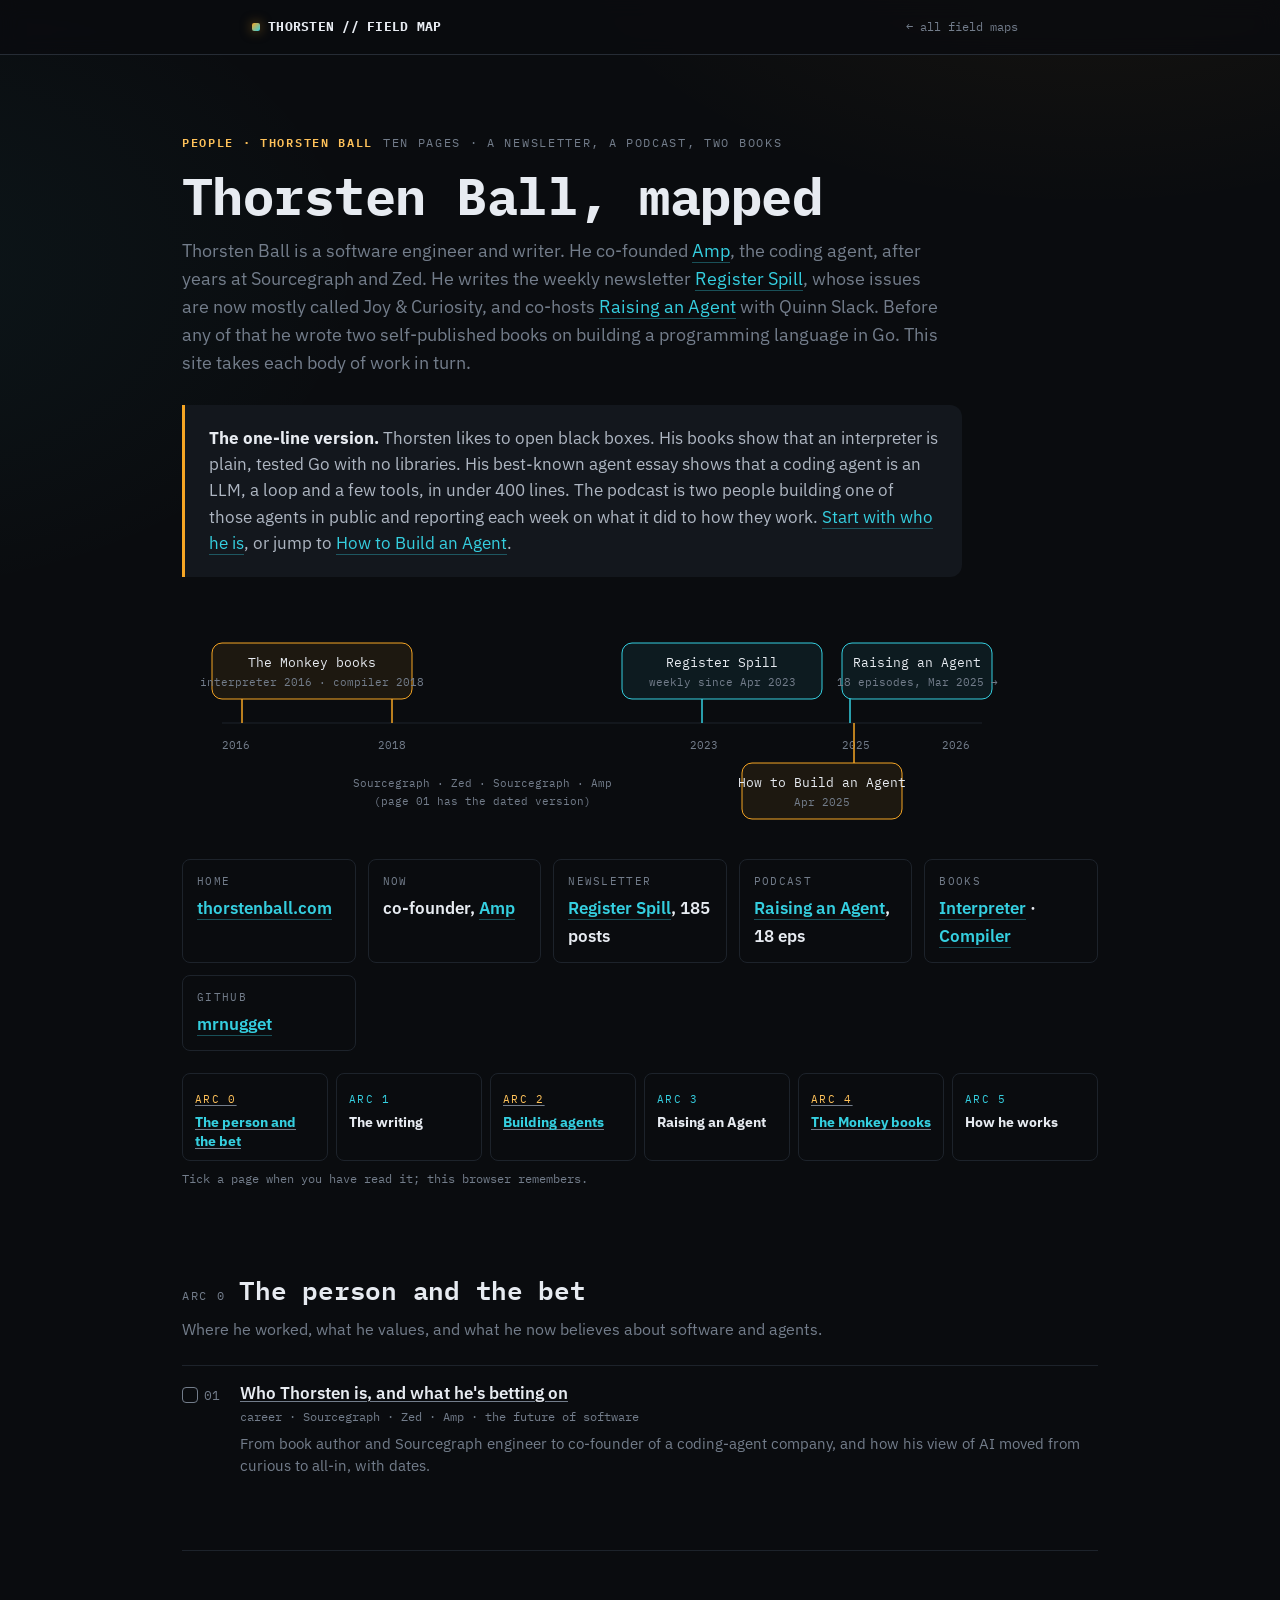
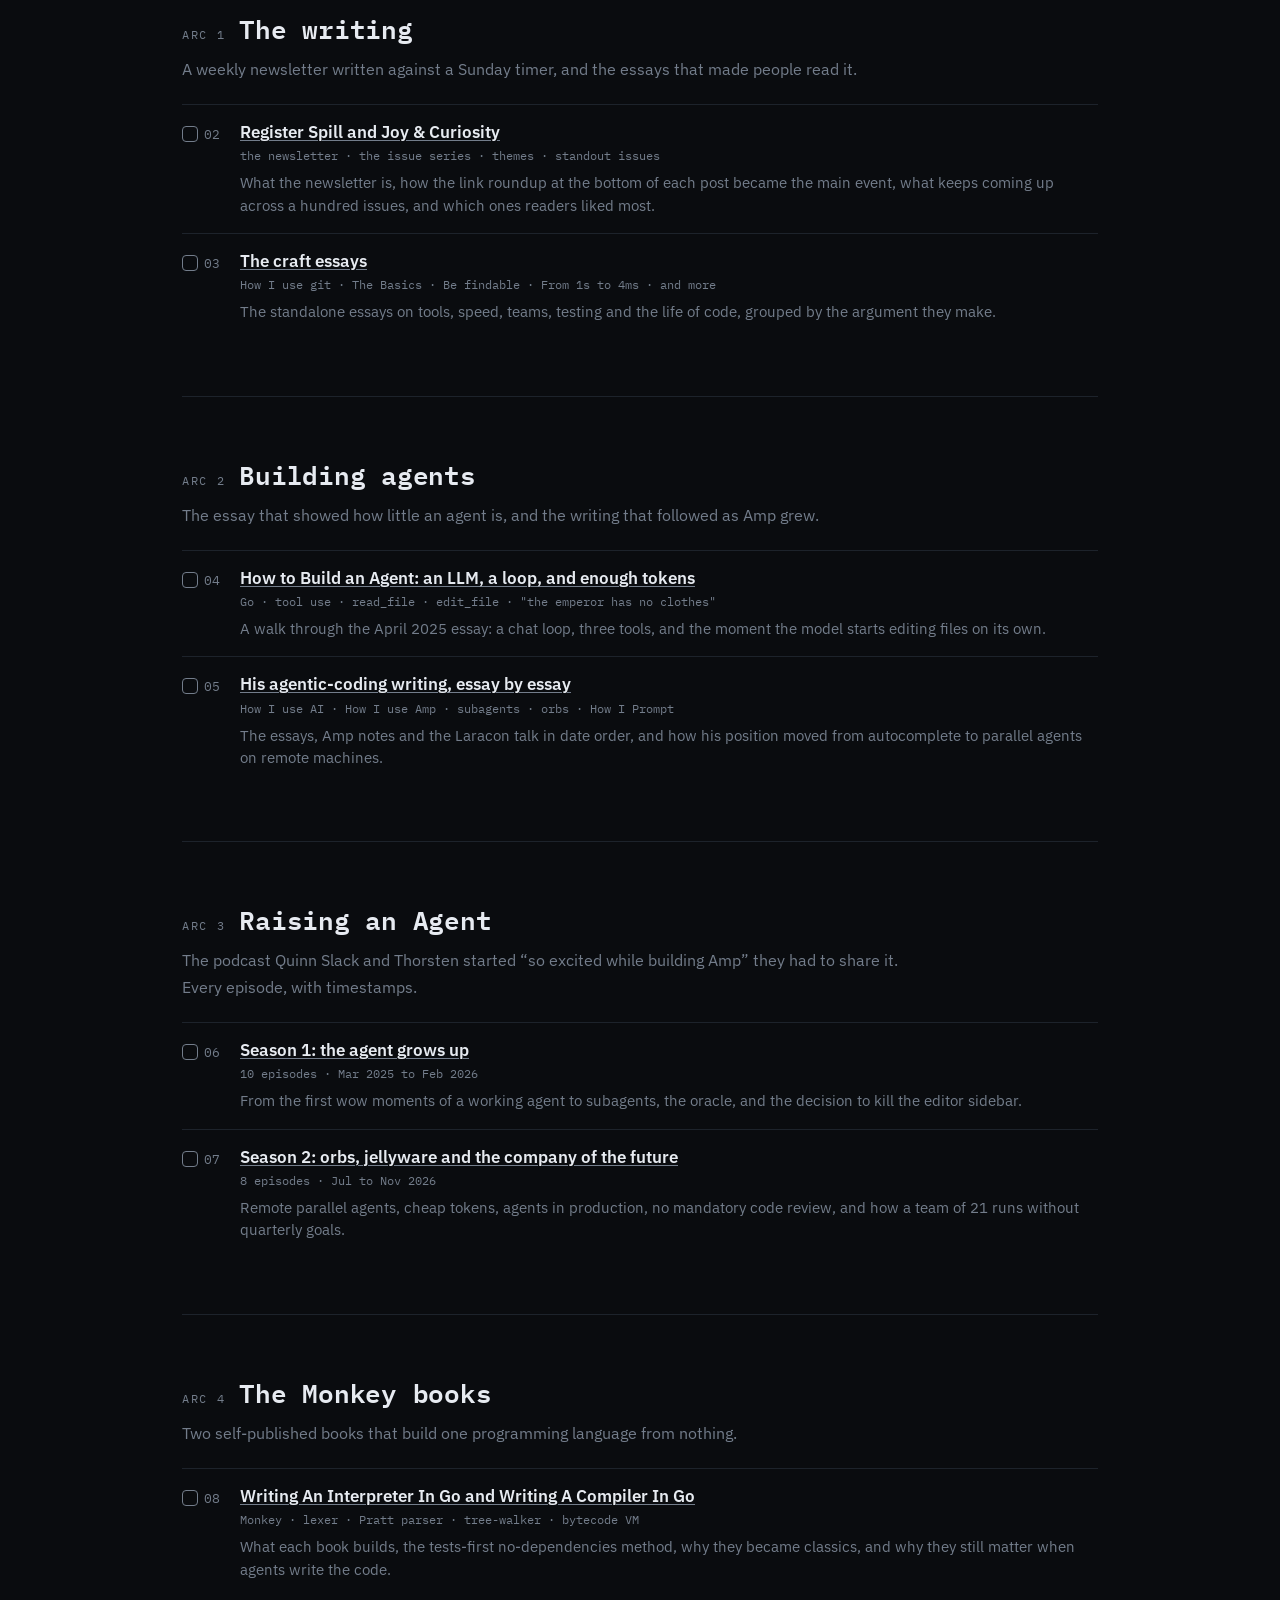
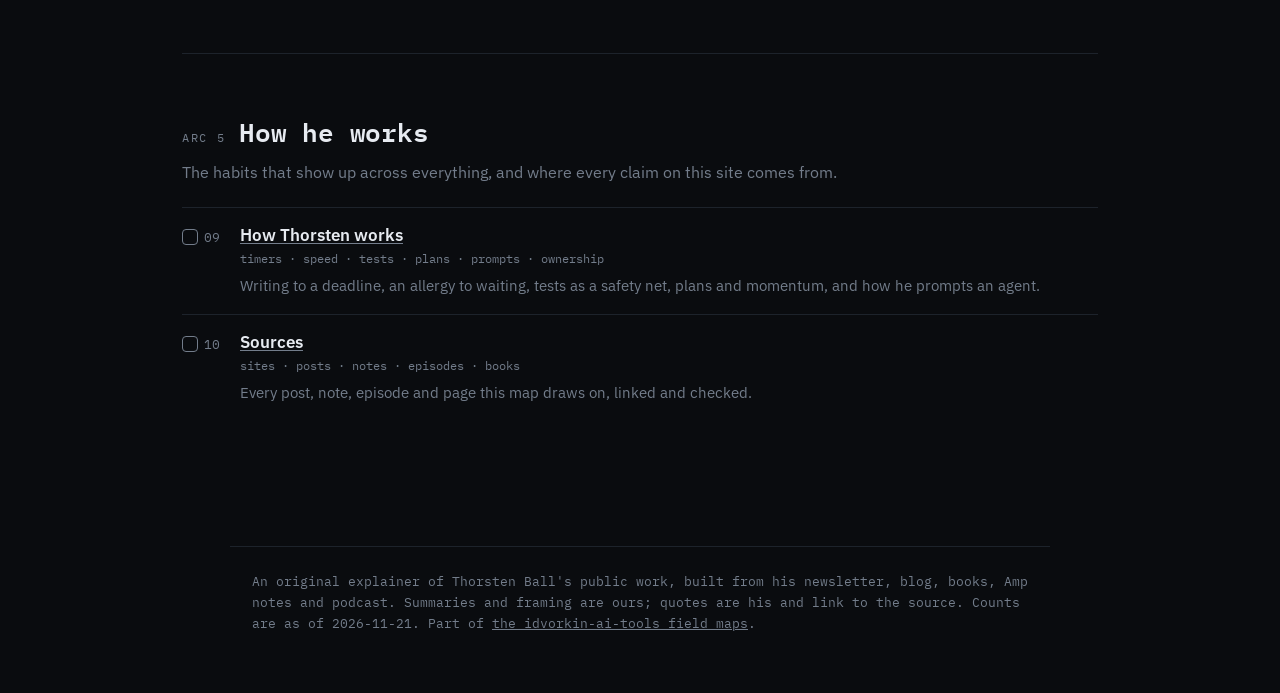
==== index.html @ 6c4505af "Spine, paper.css and README for the Thorsten Ball field map Co-Authored-By: Claude Opus 5.5 <noreply" ====
<!DOCTYPE html>
<html lang="en">
<head>
<meta charset="UTF-8" />
<meta name="viewport" content="width=device-width, initial-scale=1.0" />
<title>Thorsten Ball, Mapped — Joy, Curiosity and Coding Agents</title>
<meta name="description" content="A field map of Thorsten Ball: Register Spill and Joy &amp; Curiosity, the Raising an Agent podcast, How to Build an Agent, the Monkey books, and how he works. One page per body of work, sources linked." />
<link rel="preconnect" href="https://fonts.googleapis.com" />
<link rel="preconnect" href="https://fonts.gstatic.com" crossorigin />
<link href="https://fonts.googleapis.com/css2?family=IBM+Plex+Mono:wght@400;500;600;700&family=IBM+Plex+Sans:wght@400;500;600;700&display=swap" rel="stylesheet" />
<link rel="stylesheet" href="paper.css" />
<style>
  main{max-width:960px}
  .hero{padding:24px 0 8px}
  .hero h1{font-size:clamp(32px,5.5vw,52px);line-height:1.05;margin:10px 0 14px;letter-spacing:-.01em}
  .hero .sub{font-size:18px;color:var(--ink-dim);max-width:760px;line-height:1.55}
  .answer{margin:28px 0 6px;padding:20px 24px;border-left:3px solid var(--off);background:var(--panel);
    border-radius:0 12px 12px 0;color:var(--ink-mid);font-size:16.5px;line-height:1.6;max-width:780px}
  .answer b{color:var(--ink)}
  .facts{display:grid;grid-template-columns:repeat(auto-fit,minmax(150px,1fr));gap:12px;margin:26px 0 8px}
  .fact{border:1px solid var(--line-soft);border-radius:8px;padding:12px 14px}
  .fact .k{font-family:'IBM Plex Mono',monospace;font-size:11px;letter-spacing:.12em;text-transform:uppercase;color:var(--ink-dim)}
  .fact .v{font-size:17px;font-weight:600;margin-top:4px}
  .rungs{display:grid;grid-template-columns:repeat(auto-fit,minmax(140px,1fr));gap:8px;margin:22px 0 4px}
  .rungs a{display:block;border:1px solid var(--line-soft);border-radius:8px;padding:10px 12px;text-decoration:none;color:var(--ink)}
  .rungs a:hover{border-color:var(--def)}
  .rungs .n{font-family:'IBM Plex Mono',monospace;font-size:11px;letter-spacing:.12em;color:var(--off-bright)}
  .rungs a.c .n{color:var(--def)}
  .rungs b{display:block;font-size:14px;margin-top:3px;line-height:1.3}
  section{padding:56px 0;border-bottom:1px solid var(--line-soft);scroll-margin-top:64px}
  section:last-of-type{border-bottom:none}
  .arc-head{display:flex;align-items:baseline;gap:14px;margin:0 0 6px;flex-wrap:wrap}
  .arc-head .idx{font-family:'IBM Plex Mono',monospace;font-size:12px;letter-spacing:.14em;color:var(--ink-dim)}
  .arc-head h2{margin:0;font-size:26px}
  .arc-sub{color:var(--ink-dim);margin:0 0 22px;max-width:720px}
  .row{display:grid;grid-template-columns:44px 1fr;gap:14px;padding:16px 0;border-top:1px solid var(--line-soft);align-items:start}
  .row:first-of-type{border-top:none}
  .row .num{font-family:'IBM Plex Mono',monospace;font-size:13px;color:var(--ink-dim);padding-top:3px}
  .row .name{font-weight:600;font-size:17px;line-height:1.3}
  .row .name a{color:var(--ink)}
  .row .meta{font-family:'IBM Plex Mono',monospace;font-size:11.5px;color:var(--ink-dim);margin:4px 0 6px;display:flex;flex-wrap:wrap;gap:10px}
  .row .desc{color:var(--ink-dim);font-size:14.5px;line-height:1.55}
  .amber .row .name a:hover{color:var(--off)} .cyan .row .name a:hover{color:var(--def)}
  .check{width:16px;height:16px;border:1px solid var(--ink-dim);border-radius:4px;display:inline-block;vertical-align:-3px;margin-right:6px;cursor:pointer;background:transparent}
  .check.on{background:var(--off);border-color:var(--off)}
  .cyan .check.on{background:var(--def);border-color:var(--def)}
  .progress{font-family:'IBM Plex Mono',monospace;font-size:12px;color:var(--ink-dim);margin-top:8px}
  .loop{max-width:820px;margin:26px 0 0}
  .loop svg{display:block;width:100%;height:auto}
  @media (max-width:560px){.row{grid-template-columns:34px 1fr;gap:10px}}
</style>
</head>
<body>
<header class="bar"><div class="bar-in">
  <div class="brand"><span class="dot"></span>THORSTEN&nbsp;//&nbsp;FIELD&nbsp;MAP</div>
  <a class="back" href="https://idvorkin-ai-tools.github.io/">&larr; all field maps</a>
</div></header>
<main>
  <div class="hero">
    <div class="eyebrow"><span class="box wb mono">PEOPLE &middot; THORSTEN BALL</span><span class="mono">ten pages &middot; a newsletter, a podcast, two books</span></div>
    <h1>Thorsten Ball, mapped</h1>
    <p class="sub">Thorsten Ball is a software engineer and writer. He co-founded <a class="lnk" href="https://ampcode.com/" target="_blank" rel="noopener">Amp</a>, the coding agent, after years at Sourcegraph and Zed. He writes the weekly newsletter <a class="lnk" href="https://registerspill.thorstenball.com/" target="_blank" rel="noopener">Register Spill</a>, whose issues are now mostly called Joy &amp; Curiosity, and co-hosts <a class="lnk" href="https://ampcode.com/podcast" target="_blank" rel="noopener">Raising an Agent</a> with Quinn Slack. Before any of that he wrote two self-published books on building a programming language in Go. This site takes each body of work in turn.</p>

    <div class="answer">
      <b>The one-line version.</b> Thorsten likes to open black boxes. His books show that an interpreter is plain, tested Go with no libraries. His best-known agent essay shows that a coding agent is an LLM, a loop and a few tools, in under 400 lines. The podcast is two people building one of those agents in public and reporting each week on what it did to how they work. <a class="lnk" href="pages/p01.html">Start with who he is</a>, or jump to <a class="lnk" href="pages/p04.html">How to Build an Agent</a>.
    </div>

    <figure class="loop" aria-label="Thorsten's bodies of work over time">
      <svg class="dg" viewBox="0 0 820 230" role="img">
        <title>Thorsten Ball's main bodies of work, 2016 to 2026</title>
        <line class="grid" x1="40" y1="120" x2="800" y2="120"/>
        <text class="t-dim" x="40" y="146" font-size="11">2016</text>
        <text class="t-dim" x="196" y="146" font-size="11">2018</text>
        <text class="t-dim" x="508" y="146" font-size="11">2023</text>
        <text class="t-dim" x="660" y="146" font-size="11">2025</text>
        <text class="t-dim" x="760" y="146" font-size="11">2026</text>
        <rect class="box-off" x="30" y="40" width="200" height="56" rx="10"/>
        <text class="t-ink" x="130" y="64" text-anchor="middle" font-size="13">The Monkey books</text>
        <text class="t-dim" x="130" y="83" text-anchor="middle" font-size="11">interpreter 2016 · compiler 2018</text>
        <line class="ln-off" x1="60" y1="96" x2="60" y2="120"/><line class="ln-off" x1="210" y1="96" x2="210" y2="120"/>
        <rect class="box-def" x="440" y="40" width="200" height="56" rx="10"/>
        <text class="t-ink" x="540" y="64" text-anchor="middle" font-size="13">Register Spill</text>
        <text class="t-dim" x="540" y="83" text-anchor="middle" font-size="11">weekly since Apr 2023</text>
        <line class="ln-def" x1="520" y1="96" x2="520" y2="120"/>
        <rect class="box-off" x="560" y="160" width="160" height="56" rx="10"/>
        <text class="t-ink" x="640" y="184" text-anchor="middle" font-size="13">How to Build an Agent</text>
        <text class="t-dim" x="640" y="203" text-anchor="middle" font-size="11">Apr 2025</text>
        <line class="ln-off" x1="672" y1="120" x2="672" y2="160"/>
        <rect class="box-def" x="660" y="40" width="150" height="56" rx="10"/>
        <text class="t-ink" x="735" y="64" text-anchor="middle" font-size="13">Raising an Agent</text>
        <text class="t-dim" x="735" y="83" text-anchor="middle" font-size="11">18 episodes, Mar 2025 →</text>
        <line class="ln-def" x1="668" y1="96" x2="668" y2="120"/>
        <text class="t-dim" x="300" y="184" text-anchor="middle" font-size="11">Sourcegraph · Zed · Sourcegraph · Amp</text>
        <text class="t-dim" x="300" y="202" text-anchor="middle" font-size="10.5">(page 01 has the dated version)</text>
      </svg>
    </figure>

    <div class="facts">
      <div class="fact"><div class="k">Home</div><div class="v"><a class="lnk" href="https://thorstenball.com/" target="_blank" rel="noopener">thorstenball.com</a></div></div>
      <div class="fact"><div class="k">Now</div><div class="v">co-founder, <a class="lnk" href="https://ampcode.com/about" target="_blank" rel="noopener">Amp</a></div></div>
      <div class="fact"><div class="k">Newsletter</div><div class="v"><a class="lnk" href="https://registerspill.thorstenball.com/" target="_blank" rel="noopener">Register Spill</a>, 185 posts</div></div>
      <div class="fact"><div class="k">Podcast</div><div class="v"><a class="lnk" href="https://ampcode.com/podcast" target="_blank" rel="noopener">Raising an Agent</a>, 18 eps</div></div>
      <div class="fact"><div class="k">Books</div><div class="v"><a class="lnk" href="https://interpreterbook.com/" target="_blank" rel="noopener">Interpreter</a> · <a class="lnk" href="https://compilerbook.com/" target="_blank" rel="noopener">Compiler</a></div></div>
      <div class="fact"><div class="k">GitHub</div><div class="v"><a class="lnk" href="https://github.com/mrnugget" target="_blank" rel="noopener">mrnugget</a></div></div>
    </div>

    <div class="rungs" aria-label="The arcs">
      <a href="#person"><span class="n">ARC 0</span><b>The person and the bet</b></a>
      <a href="#writing" class="c"><span class="n">ARC 1</span><b>The writing</b></a>
      <a href="#agents"><span class="n">ARC 2</span><b>Building agents</b></a>
      <a href="#podcast" class="c"><span class="n">ARC 3</span><b>Raising an Agent</b></a>
      <a href="#books"><span class="n">ARC 4</span><b>The Monkey books</b></a>
      <a href="#craft" class="c"><span class="n">ARC 5</span><b>How he works</b></a>
    </div>
    <p class="progress" id="progress">Tick a page when you have read it; this browser remembers.</p>
  </div>

  <section id="person" class="amber">
    <div class="arc-head"><span class="idx">ARC 0</span><h2>The person and the bet</h2></div>
    <p class="arc-sub">Where he worked, what he values, and what he now believes about software and agents.</p>
    <div class="row"><div class="num"><span class="check" data-p="p01"></span>01</div><div><div class="name"><a href="pages/p01.html">Who Thorsten is, and what he's betting on</a></div><div class="meta"><span>career · Sourcegraph · Zed · Amp · the future of software</span></div><div class="desc">From book author and Sourcegraph engineer to co-founder of a coding-agent company, and how his view of AI moved from curious to all-in, with dates.</div></div></div>
  </section>

  <section id="writing" class="cyan">
    <div class="arc-head"><span class="idx">ARC 1</span><h2>The writing</h2></div>
    <p class="arc-sub">A weekly newsletter written against a Sunday timer, and the essays that made people read it.</p>
    <div class="row"><div class="num"><span class="check" data-p="p02"></span>02</div><div><div class="name"><a href="pages/p02.html">Register Spill and Joy &amp; Curiosity</a></div><div class="meta"><span>the newsletter · the issue series · themes · standout issues</span></div><div class="desc">What the newsletter is, how the link roundup at the bottom of each post became the main event, what keeps coming up across a hundred issues, and which ones readers liked most.</div></div></div>
    <div class="row"><div class="num"><span class="check" data-p="p03"></span>03</div><div><div class="name"><a href="pages/p03.html">The craft essays</a></div><div class="meta"><span>How I use git · The Basics · Be findable · From 1s to 4ms · and more</span></div><div class="desc">The standalone essays on tools, speed, teams, testing and the life of code, grouped by the argument they make.</div></div></div>
  </section>

  <section id="agents" class="amber">
    <div class="arc-head"><span class="idx">ARC 2</span><h2>Building agents</h2></div>
    <p class="arc-sub">The essay that showed how little an agent is, and the writing that followed as Amp grew.</p>
    <div class="row"><div class="num"><span class="check" data-p="p04"></span>04</div><div><div class="name"><a href="pages/p04.html">How to Build an Agent: an LLM, a loop, and enough tokens</a></div><div class="meta"><span>Go · tool use · read_file · edit_file · "the emperor has no clothes"</span></div><div class="desc">A walk through the April 2025 essay: a chat loop, three tools, and the moment the model starts editing files on its own.</div></div></div>
    <div class="row"><div class="num"><span class="check" data-p="p05"></span>05</div><div><div class="name"><a href="pages/p05.html">His agentic-coding writing, essay by essay</a></div><div class="meta"><span>How I use AI · How I use Amp · subagents · orbs · How I Prompt</span></div><div class="desc">The essays, Amp notes and the Laracon talk in date order, and how his position moved from autocomplete to parallel agents on remote machines.</div></div></div>
  </section>

  <section id="podcast" class="cyan">
    <div class="arc-head"><span class="idx">ARC 3</span><h2>Raising an Agent</h2></div>
    <p class="arc-sub">The podcast Quinn Slack and Thorsten started &ldquo;so excited while building Amp&rdquo; they had to share it. Every episode, with timestamps.</p>
    <div class="row"><div class="num"><span class="check" data-p="p06"></span>06</div><div><div class="name"><a href="pages/p06.html">Season 1: the agent grows up</a></div><div class="meta"><span>10 episodes · Mar 2025 to Feb 2026</span></div><div class="desc">From the first wow moments of a working agent to subagents, the oracle, and the decision to kill the editor sidebar.</div></div></div>
    <div class="row"><div class="num"><span class="check" data-p="p07"></span>07</div><div><div class="name"><a href="pages/p07.html">Season 2: orbs, jellyware and the company of the future</a></div><div class="meta"><span>8 episodes · Jul to Nov 2026</span></div><div class="desc">Remote parallel agents, cheap tokens, agents in production, no mandatory code review, and how a team of 21 runs without quarterly goals.</div></div></div>
  </section>

  <section id="books" class="amber">
    <div class="arc-head"><span class="idx">ARC 4</span><h2>The Monkey books</h2></div>
    <p class="arc-sub">Two self-published books that build one programming language from nothing.</p>
    <div class="row"><div class="num"><span class="check" data-p="p08"></span>08</div><div><div class="name"><a href="pages/p08.html">Writing An Interpreter In Go and Writing A Compiler In Go</a></div><div class="meta"><span>Monkey · lexer · Pratt parser · tree-walker · bytecode VM</span></div><div class="desc">What each book builds, the tests-first no-dependencies method, why they became classics, and why they still matter when agents write the code.</div></div></div>
  </section>

  <section id="craft" class="cyan">
    <div class="arc-head"><span class="idx">ARC 5</span><h2>How he works</h2></div>
    <p class="arc-sub">The habits that show up across everything, and where every claim on this site comes from.</p>
    <div class="row"><div class="num"><span class="check" data-p="p09"></span>09</div><div><div class="name"><a href="pages/p09.html">How Thorsten works</a></div><div class="meta"><span>timers · speed · tests · plans · prompts · ownership</span></div><div class="desc">Writing to a deadline, an allergy to waiting, tests as a safety net, plans and momentum, and how he prompts an agent.</div></div></div>
    <div class="row"><div class="num"><span class="check" data-p="p10"></span>10</div><div><div class="name"><a href="pages/p10.html">Sources</a></div><div class="meta"><span>sites · posts · notes · episodes · books</span></div><div class="desc">Every post, note, episode and page this map draws on, linked and checked.</div></div></div>
  </section>
</main>
<footer>An original explainer of Thorsten Ball's public work, built from his newsletter, blog, books, Amp notes and podcast. Summaries and framing are ours; quotes are his and link to the source. Counts are as of 2026-11-21. Part of <a href="https://idvorkin-ai-tools.github.io/">the idvorkin-ai-tools field maps</a>.</footer>
<script>
(function(){
  var KEY='thorsten-field-map-read';
  var read={};
  try{read=JSON.parse(localStorage.getItem(KEY)||'{}')}catch(e){}
  var boxes=document.querySelectorAll('.check');
  function render(){
    var n=0;
    boxes.forEach(function(b){var on=!!read[b.dataset.p];b.classList.toggle('on',on);if(on)n++});
    document.getElementById('progress').textContent=n?(n+' of '+boxes.length+' pages read in this browser.'):'Tick a page when you have read it; this browser remembers.';
  }
  boxes.forEach(function(b){b.addEventListener('click',function(){read[b.dataset.p]=!read[b.dataset.p];try{localStorage.setItem(KEY,JSON.stringify(read))}catch(e){};render()})});
  render();
})();
</script>
<!-- Private comments mode, inert unless ?annotate=1 (see assets/annotate.js in idvorkin-ai-tools.github.io) -->
<script src="https://idvorkin-ai-tools.github.io/assets/annotate.js" defer></script>
</body>
</html>
---- paper.css ----
:root{
  --bg:#0A0C0F; --panel:#13171D; --panel-2:#171C23; --line:#262C35; --line-soft:#1d232b;
  --ink:#E7EBF1; --ink-mid:#AEB6C2; --ink-dim:#737D8B;
  --off:#F5A524; --off-bright:#FFC25A; --def:#35CFE0; --def-deep:#1f9aa8; --crit:#E5484D;
  --maxw:820px;
}
*{box-sizing:border-box}
html{scroll-behavior:smooth}
@media (prefers-reduced-motion:reduce){html{scroll-behavior:auto}}
body{
  margin:0;background:var(--bg);color:var(--ink);
  font-family:"IBM Plex Sans",system-ui,sans-serif;font-size:16px;line-height:1.65;
  -webkit-font-smoothing:antialiased;
  background-image:
    radial-gradient(900px 500px at 85% -10%, rgba(245,165,36,.06), transparent 60%),
    radial-gradient(900px 600px at -10% 30%, rgba(53,207,224,.05), transparent 55%);
  background-attachment:fixed;
}
.mono{font-family:"IBM Plex Mono",ui-monospace,monospace}

/* sticky top bar */
header.bar{position:sticky;top:0;z-index:50;background:rgba(10,12,15,.82);
  backdrop-filter:blur(10px);border-bottom:1px solid var(--line)}
.bar-in{max-width:var(--maxw);margin:0 auto;display:flex;align-items:center;gap:14px;padding:11px 22px}
.bar .brand{font-family:"IBM Plex Mono";font-weight:700;font-size:13px;letter-spacing:.02em;color:var(--ink);
  display:flex;align-items:center;gap:8px;white-space:nowrap}
.bar .dot{width:8px;height:8px;border-radius:2px;background:linear-gradient(135deg,var(--off),var(--def));
  box-shadow:0 0 12px rgba(245,165,36,.5)}
.bar .back{margin-left:auto;font-family:"IBM Plex Mono";font-size:12px;color:var(--ink-dim);
  text-decoration:none;padding:6px 10px;border-radius:6px;transition:.15s;white-space:nowrap}
.bar .back:hover{color:var(--ink);background:var(--panel)}

main{max-width:var(--maxw);margin:0 auto;padding:54px 22px 40px}
.eyebrow{font-family:"IBM Plex Mono";font-size:12px;letter-spacing:.14em;text-transform:uppercase;
  color:var(--ink-dim);margin-bottom:16px;display:flex;gap:10px;align-items:center;flex-wrap:wrap}
.eyebrow .box{font-weight:600}
.eyebrow .box.wb{color:var(--off-bright)}
.eyebrow .box.bb{color:var(--def)}
h1{font-family:"IBM Plex Mono";font-weight:700;font-size:clamp(28px,5vw,42px);line-height:1.08;
  margin:0 0 10px;letter-spacing:-.01em}
.authors{color:var(--ink-dim);font-size:13.5px;margin:0 0 22px;font-family:"IBM Plex Mono"}

/* paper link banner — pinned at top */
.paperlink{display:flex;align-items:center;gap:12px;flex-wrap:wrap;
  background:var(--panel);border:1px solid var(--line);border-left:3px solid var(--off);
  border-radius:10px;padding:14px 16px;margin:0 0 30px}
.paperlink .lbl{font-family:"IBM Plex Mono";font-size:11px;letter-spacing:.1em;text-transform:uppercase;
  color:var(--ink-dim);flex-shrink:0}
.paperlink a{color:var(--def);text-decoration:none;font-weight:600;font-size:15px;word-break:break-word}
.paperlink a:hover{text-decoration:underline}

h2{font-family:"IBM Plex Mono";font-weight:600;font-size:19px;margin:34px 0 10px;letter-spacing:-.01em;color:var(--ink)}
p{margin:0 0 15px;color:var(--ink-mid);max-width:68ch}
p strong{color:var(--ink);font-weight:600}
.lead{font-size:18px;color:var(--ink)}
ul{margin:0 0 15px;padding-left:0;list-style:none}
li{color:var(--ink-mid);padding:6px 0 6px 22px;position:relative;max-width:68ch}
li::before{content:"\25B8";position:absolute;left:0;color:var(--off)}
.callout{border-left:2px solid var(--def);background:rgba(53,207,224,.05);
  padding:13px 16px;border-radius:0 10px 10px 0;margin:18px 0;font-size:14.5px;color:var(--ink-mid)}
.callout.off{border-left-color:var(--off);background:rgba(245,165,36,.05)}
.lnk{color:var(--def);text-decoration:none;border-bottom:1px solid rgba(53,207,224,.35);transition:.15s}
.lnk:hover{border-bottom-color:var(--def);color:var(--off-bright)}
.tag{font-family:"IBM Plex Mono";font-size:11px;padding:2px 8px;border-radius:5px;border:1px solid;font-weight:500;white-space:nowrap}
.tag.wb{color:var(--off-bright);border-color:rgba(245,165,36,.35);background:rgba(245,165,36,.07)}
.tag.bb{color:var(--def);border-color:rgba(53,207,224,.35);background:rgba(53,207,224,.07)}

footer{max-width:var(--maxw);margin:30px auto 0;padding:24px 22px 60px;color:var(--ink-dim);
  font-size:12.5px;font-family:"IBM Plex Mono";border-top:1px solid var(--line-soft)}
footer a{color:var(--ink-dim)}
:focus-visible{outline:2px solid var(--def);outline-offset:3px;border-radius:4px}

/* essay-page helpers (Yegge field map) */
blockquote.q{margin:20px 0;padding:16px 20px;border-left:3px solid var(--def);
  background:var(--panel);border-radius:0 10px 10px 0;color:var(--ink);font-size:16.5px;line-height:1.55}
blockquote.q.off{border-left-color:var(--off)}
blockquote.q em{font-style:italic;color:var(--off-bright)}
blockquote.q .cite{display:block;margin-top:10px;font-family:"IBM Plex Mono";font-size:12px;color:var(--ink-dim)}
blockquote.q .cite a{color:var(--ink-dim);text-decoration:none;border-bottom:1px solid var(--line)}
blockquote.q .cite a:hover{color:var(--def)}
.tldr{border-left:3px solid var(--off);background:rgba(245,165,36,.05);
  padding:14px 18px;border-radius:0 10px 10px 0;margin:0 0 26px;font-size:15px;color:var(--ink-mid)}
.tldr b{color:var(--ink)}
.kv{font-family:"IBM Plex Mono";font-size:12.5px;color:var(--ink-dim);margin:0 0 16px}

/* field-map addition: unclassed links inside the page body follow the accent, not browser blue */
main a:not([class]){color:var(--def);text-decoration:underline;text-decoration-color:var(--ink-dim);text-underline-offset:2px;text-decoration-thickness:1px}
main a:not([class]):hover{text-decoration-color:var(--def)}

/* lecture + transcript pages (CS336 map) */
.outline,.readings,.exercises{padding-left:1.25em;margin:14px 0 26px}
.outline li,.readings li,.exercises li{margin:7px 0;line-height:1.6}
.outline a,.readings a,.exercises a{color:var(--def);text-decoration:none;border-bottom:1px solid var(--ink-dim)}
.outline a:hover,.readings a:hover,.exercises a:hover{border-bottom-color:var(--def)}
.outline a{font-family:'IBM Plex Mono',monospace;font-size:12.5px}
.code{display:inline-block;font-family:'IBM Plex Mono',monospace;font-size:10.5px;letter-spacing:.08em;text-transform:uppercase;padding:1px 6px;margin-left:6px;border:1px solid var(--def);color:var(--def);border-radius:3px;vertical-align:middle}
.transcript p{margin:0 0 16px;line-height:1.75}
.transcript h2{margin-top:40px}
.transcript a.ts{font-family:'IBM Plex Mono',monospace;font-size:12px;color:var(--ink-dim);text-decoration:none;margin-right:8px;border-bottom:1px solid transparent}
.transcript a.ts:hover{color:var(--def);border-bottom-color:var(--def)}
table.kv{border-collapse:collapse;width:100%;margin:14px 0 26px;font-size:14px}
table.kv th,table.kv td{text-align:left;padding:7px 10px;border-bottom:1px solid var(--line-soft);vertical-align:top}
table.kv th{font-family:'IBM Plex Mono',monospace;font-size:11.5px;letter-spacing:.06em;text-transform:uppercase;color:var(--ink-dim)}

/* code excerpts (build-gpt map) */
pre.code-block{background:var(--panel,#15171c);border:1px solid var(--line-soft);border-radius:8px;padding:14px 16px;overflow-x:auto;font-family:'IBM Plex Mono',monospace;font-size:12.5px;line-height:1.6;margin:14px 0 22px;color:var(--ink)}
pre.code-block code{font-family:inherit;white-space:pre}

/* HarmBench field map additions */
.chips{display:flex;flex-wrap:wrap;gap:8px;margin:0 0 20px}
.chips a.tag{text-decoration:none}
.chips a.tag:hover{background:rgba(53,207,224,.16)}
.statgrid{display:grid;grid-template-columns:repeat(auto-fit,minmax(140px,1fr));gap:10px;margin:18px 0 26px}
.statgrid .s{border:1px solid var(--line-soft);border-radius:8px;padding:11px 13px;background:var(--panel)}
.statgrid .s .k{font-family:'IBM Plex Mono',monospace;font-size:10.5px;letter-spacing:.12em;text-transform:uppercase;color:var(--ink-dim)}
.statgrid .s .v{font-size:20px;font-weight:600;margin-top:3px;font-family:'IBM Plex Mono',monospace;color:var(--ink)}
.statgrid .s .n{font-size:12px;color:var(--ink-dim);margin-top:2px}
table.kv td.num,table.kv th.num{text-align:right;font-family:'IBM Plex Mono',monospace;font-variant-numeric:tabular-nums;white-space:nowrap}
table.kv td.na{color:var(--ink-dim)}
table.kv td .hi{color:var(--off-bright);font-weight:600}
table.kv tr.tot td{border-top:1px solid var(--line);font-weight:600;color:var(--ink)}
.scroll{overflow-x:auto;margin:14px 0 26px}
.scroll table.kv{margin:0;min-width:100%}
.method{border:1px solid var(--line-soft);border-left:3px solid var(--off);border-radius:0 10px 10px 0;
  background:var(--panel);padding:16px 18px;margin:22px 0;scroll-margin-top:72px}
.method.bb{border-left-color:var(--def)}
.method h3{font-family:'IBM Plex Mono',monospace;font-size:16px;margin:0 0 4px;color:var(--ink);letter-spacing:-.01em}
.method .sig{font-family:'IBM Plex Mono',monospace;font-size:11.5px;color:var(--ink-dim);margin:0 0 12px;
  display:flex;flex-wrap:wrap;gap:6px 14px}
.method p:last-child{margin-bottom:0}
h3{font-family:'IBM Plex Mono',monospace;font-weight:600;font-size:15.5px;margin:26px 0 8px;color:var(--ink)}
.safety{border-left:2px solid var(--crit);background:rgba(229,72,77,.06);padding:13px 16px;
  border-radius:0 10px 10px 0;margin:18px 0;font-size:14px;color:var(--ink-mid)}
.safety b{color:var(--ink)}
section[id]{scroll-margin-top:72px}
h2[id],h3[id]{scroll-margin-top:72px}
.filterbar{display:flex;flex-wrap:wrap;gap:8px;align-items:center;margin:0 0 16px;
  font-family:'IBM Plex Mono',monospace;font-size:12px}
.filterbar input,.filterbar select{background:var(--panel);color:var(--ink);border:1px solid var(--line);
  border-radius:6px;padding:6px 9px;font-family:inherit;font-size:12px}
.filterbar .count{color:var(--ink-dim)}

/* behavior index: inline behavior text (Igor's call, 2026-09-08) */
td.beh{white-space:normal;max-width:52ch;line-height:1.5;color:var(--ink)}
td.beh .idline{display:flex;gap:8px;align-items:baseline;flex-wrap:wrap;margin-bottom:4px}
td.beh .txt{font-family:"IBM Plex Sans",system-ui,sans-serif;font-size:14px;color:var(--ink-mid)}
td.beh details{margin-top:7px}
td.beh details summary{font-family:'IBM Plex Mono',monospace;font-size:11px;letter-spacing:.06em;
  text-transform:uppercase;color:var(--ink-dim);cursor:pointer;list-style:revert}
td.beh details summary:hover{color:var(--def)}
td.beh details .ctx{margin-top:8px;padding:10px 12px;background:var(--panel-2);border:1px solid var(--line-soft);
  border-radius:6px;font-size:13px;line-height:1.6;color:var(--ink-mid);white-space:pre-wrap;
  max-height:340px;overflow-y:auto}
tr:target{background:rgba(53,207,224,.07)}
tr:target td{border-bottom-color:var(--def)}
tr:target td.beh .idline a{color:var(--off-bright)}
table.kv td{vertical-align:top}

/* verbatim behavior text on harm pages (Igor's call, 2026-09-08) */
.btext{font-family:"IBM Plex Sans",system-ui,sans-serif;color:var(--ink);border-left:2px solid var(--off);
  padding:5px 0 5px 11px;margin:0 0 8px;font-size:14px;line-height:1.5}
td .btext{margin-bottom:7px}
.btext .q{color:var(--ink-dim)}

/* figures: float beside text, click to enlarge (Igor's diagram feedback, 2026-10) */
figure.fig{float:right;clear:right;width:min(46%,390px);margin:6px 0 18px 24px}
figure.fig.wide{float:none;width:100%;max-width:720px;margin:20px auto 24px}
figure.fig.hero-fig{width:min(34%,260px);margin:0 0 10px 22px}
figure.fig .media{display:block;width:100%;padding:0;border:1px solid var(--line-soft);border-radius:10px;
  background:var(--panel);cursor:zoom-in;color:inherit;font:inherit;text-align:left}
figure.fig .media:hover{border-color:var(--def)}
figure.fig.bare .media{border:none;background:none}
figure.fig svg,figure.fig img{display:block;width:100%;height:auto}
figure.fig figcaption{font-family:'IBM Plex Mono',monospace;font-size:11.5px;line-height:1.5;color:var(--ink-dim);margin-top:7px}
figure.fig figcaption a{color:var(--ink-dim)}
svg.dg text{font-family:'IBM Plex Mono',monospace;fill:var(--ink-mid)}
svg.dg .t-ink{fill:var(--ink)} svg.dg .t-dim{fill:var(--ink-dim)}
svg.dg .t-off{fill:var(--off-bright)} svg.dg .t-def{fill:var(--def)} svg.dg .t-crit{fill:var(--crit)} svg.dg .t-ok{fill:#5BD68A}
svg.dg .box{fill:var(--panel-2);stroke:var(--line)}
svg.dg .box-off{fill:rgba(245,165,36,.08);stroke:var(--off)}
svg.dg .box-def{fill:rgba(53,207,224,.08);stroke:var(--def)}
svg.dg .box-crit{fill:rgba(229,72,77,.10);stroke:var(--crit)}
svg.dg .box-ok{fill:rgba(91,214,138,.10);stroke:#5BD68A}
svg.dg .ln{stroke:var(--ink-dim);fill:none;stroke-width:1.5}
svg.dg .ln-off{stroke:var(--off);fill:none;stroke-width:1.5}
svg.dg .ln-def{stroke:var(--def);fill:none;stroke-width:1.5}
svg.dg .ln-crit{stroke:var(--crit);fill:none;stroke-width:1.5}
svg.dg .ah{fill:var(--ink-dim)} svg.dg .ah-def{fill:var(--def)} svg.dg .ah-off{fill:var(--off)} svg.dg .ah-crit{fill:var(--crit)}
svg.dg .grid{stroke:var(--line-soft);stroke-width:1}
dialog.zoom{max-width:min(96vw,1100px);width:96vw;max-height:94vh;padding:18px;border:1px solid var(--line);
  border-radius:12px;background:var(--panel);color:var(--ink);cursor:zoom-out;overflow:auto}
dialog.zoom::backdrop{background:rgba(0,0,0,.78)}
dialog.zoom svg,dialog.zoom img{display:block;width:100%;height:auto;max-height:80vh}
dialog.zoom p{font-family:'IBM Plex Mono',monospace;font-size:12.5px;color:var(--ink-dim);margin:10px 0 0;max-width:none}
@media (max-width:700px){figure.fig,figure.fig.hero-fig{float:none;width:100%;max-width:440px;margin:16px auto 20px}
  figure.fig.hero-fig{max-width:240px}}
svg.dg .t-mid{fill:var(--ink-mid)}
main h2,main table.kv,main .scroll,main pre.code-block,main .flowrow,main .statgrid,main blockquote.q,main .callout,main .answer{clear:both}
/* constitutional-ai map: keep the long brand inside a 390px phone bar */
@media (max-width:480px){.bar-in{padding:11px 16px;gap:8px}.bar .brand{font-size:11px;min-width:0;overflow:hidden;text-overflow:ellipsis}.bar .back{padding:6px 2px}main{padding-left:16px;padding-right:16px}}

/* explorable pipeline (constitutional-ai map) */
.pipe form.ctl{display:grid;grid-template-columns:repeat(auto-fit,minmax(178px,1fr));gap:10px;margin:22px 0 18px}
.pipe .ctl fieldset{border:1px solid var(--line-soft);border-radius:10px;background:var(--panel);padding:10px 12px 8px;margin:0;min-width:0}
.pipe .ctl fieldset:disabled{opacity:.4}
.pipe .ctl legend{font-family:'IBM Plex Mono',monospace;font-size:11px;letter-spacing:.05em;text-transform:uppercase;color:var(--ink-dim);padding:0 4px}
.pipe .ctl legend a{text-transform:none;letter-spacing:0}
.pipe .ctl label{display:flex;gap:8px;align-items:center;font-size:14px;color:var(--ink-mid);padding:5px 0;cursor:pointer;min-height:32px}
.pipe .ctl input{accent-color:var(--def);width:16px;height:16px;margin:0;flex-shrink:0}
.pipe .ctl label:has(input:checked){color:var(--ink)}
.flow{display:grid;gap:12px;margin:0 0 14px}
.lane{border:1px solid var(--line-soft);border-radius:12px;padding:10px 12px 12px;background:var(--panel);transition:opacity .2s}
.lane.off{border-left:3px solid var(--off)} .lane.def{border-left:3px solid var(--def)}
.lane.gone{opacity:.35}
.lane-h{display:flex;justify-content:space-between;gap:8px;font-family:'IBM Plex Mono',monospace;font-size:11px;letter-spacing:.08em;text-transform:uppercase;color:var(--ink-dim);margin-bottom:8px}
.lane-n{color:var(--off-bright)} .lane.def .lane-n{color:var(--def)}
.nodes{display:flex;flex-wrap:wrap;gap:6px 22px}
.node{position:relative;flex:1 1 130px;min-width:0;text-align:left;font:inherit;color:var(--ink);background:var(--panel-2);border:1px solid var(--line);border-radius:8px;padding:8px 10px;cursor:pointer;min-height:56px}
.node:not(:last-child)::after{content:"\2192";position:absolute;right:-17px;top:50%;transform:translateY(-50%);color:var(--ink-dim);font-size:14px}
.node .nt{display:block;font-family:'IBM Plex Mono',monospace;font-size:12px;font-weight:600}
.node .no{display:block;font-size:12px;color:var(--ink-dim);line-height:1.35;overflow:hidden;display:-webkit-box;-webkit-line-clamp:2;-webkit-box-orient:vertical}
.node:hover{border-color:var(--ink-dim)}
.node[aria-pressed=true]{border-color:var(--def);background:rgba(53,207,224,.08)}
.lane.off .node[aria-pressed=true]{border-color:var(--off);background:rgba(245,165,36,.08)}
.node.is-off{opacity:.45;border-style:dashed}
.node .chg{display:none;position:absolute;top:-8px;right:6px;font-family:'IBM Plex Mono',monospace;font-size:9.5px;letter-spacing:.08em;text-transform:uppercase;background:var(--off);color:#111;border-radius:4px;padding:0 5px}
.node.changed{box-shadow:0 0 0 2px var(--off-bright)} .node.changed .chg{display:block}
@media (prefers-reduced-motion:no-preference){.node.changed{animation:pulse 1.2s ease-out}}
@keyframes pulse{0%{box-shadow:0 0 0 6px rgba(255,194,90,.55)}100%{box-shadow:0 0 0 2px var(--off-bright)}}
@media (max-width:640px){.nodes{flex-direction:column;gap:18px}.node{flex:none;width:100%}
  .node:not(:last-child)::after{content:"\2193";right:auto;left:16px;top:auto;bottom:-17px;transform:none}}
.detail{border:1px solid var(--line);border-radius:12px;background:var(--panel-2);padding:14px 16px;margin:0 0 14px;min-height:120px}
.detail .d-h{display:flex;flex-wrap:wrap;justify-content:space-between;gap:6px 14px;align-items:baseline;margin-bottom:10px}
.detail .d-h b{font-family:'IBM Plex Mono',monospace;font-size:15px}
.detail .d-h a{font-size:13px}
.detail .io{display:grid;grid-template-columns:1fr 1fr;gap:12px}
@media (max-width:640px){.detail .io{grid-template-columns:1fr}}
.detail .io .k{font-family:'IBM Plex Mono',monospace;font-size:10.5px;letter-spacing:.1em;text-transform:uppercase;color:var(--ink-dim)}
.detail .io p{margin:2px 0 0;font-size:14.5px;max-width:none}
.detail .io p.out{color:var(--ink)}
.detail p.why{color:var(--ink);border-left:2px solid var(--def);padding-left:10px;font-size:14.5px;margin:12px 0 0;max-width:none}
.detail p.d-off{color:var(--ink-dim);font-style:italic;margin:0}
.detail p.kv{margin:10px 0 0}
.bar-row{display:grid;grid-template-columns:18px 1fr 40px;gap:8px;align-items:center;font-family:'IBM Plex Mono',monospace;font-size:12.5px;color:var(--ink-mid);margin-top:8px}
.bar-row .track{height:12px;border-radius:6px;background:var(--bg);border:1px solid var(--line-soft);overflow:hidden}
.bar-row .fill{display:block;height:100%;background:var(--def);transition:width .3s}

/* model-spec map: authority-level badges */
.auth{display:inline-block;font-family:"IBM Plex Mono",monospace;font-size:10.5px;font-weight:600;letter-spacing:.08em;
  text-transform:uppercase;padding:1px 7px;border-radius:4px;border:1px solid var(--line);vertical-align:2px;margin-left:6px;color:var(--ink-dim)}
.auth.root{color:#ff8a8d;border-color:rgba(229,72,77,.55)}
.auth.system{color:var(--off-bright);border-color:rgba(245,165,36,.5)}
.auth.developer{color:#c9a6ff;border-color:rgba(160,110,255,.45)}
.auth.user{color:var(--def);border-color:rgba(53,207,224,.45)}
.auth.guideline{color:var(--ink-mid);border-color:var(--line)}
.auth.u18{color:#9be37a;border-color:rgba(120,200,90,.45)}
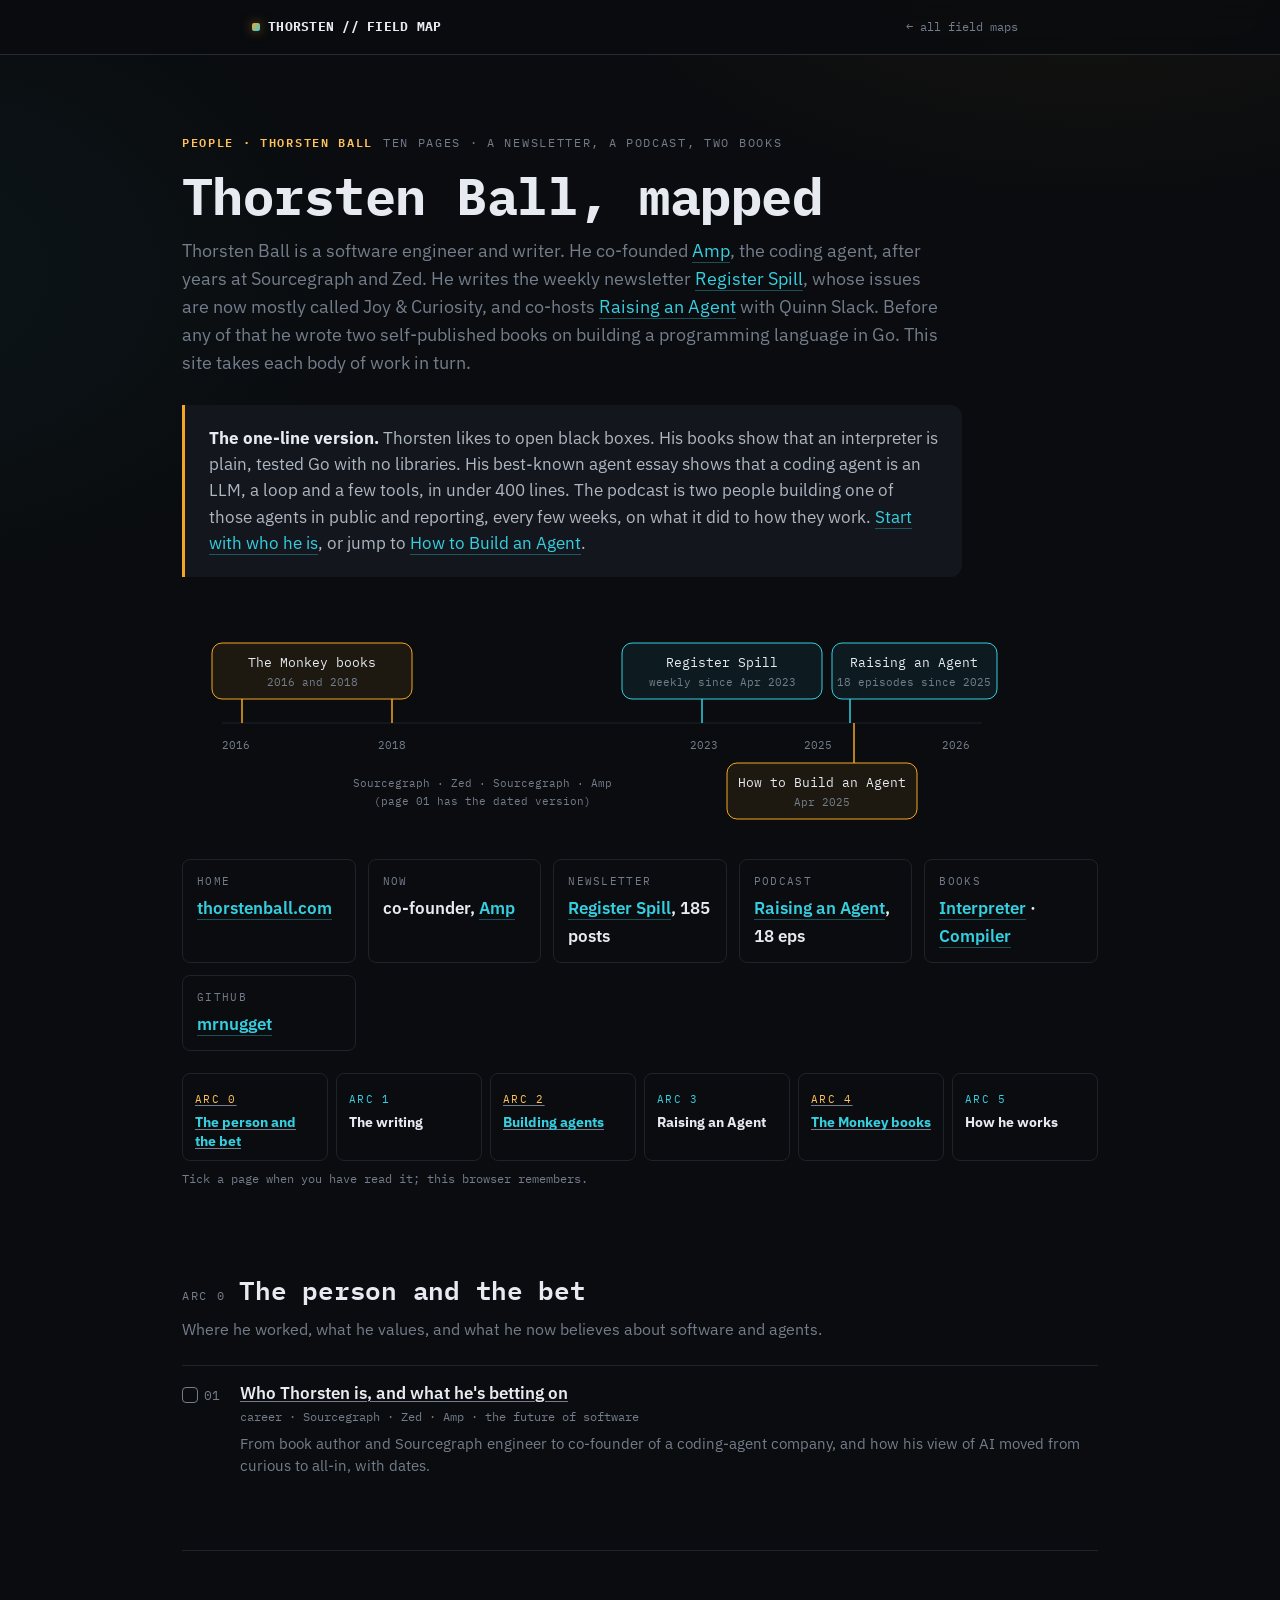
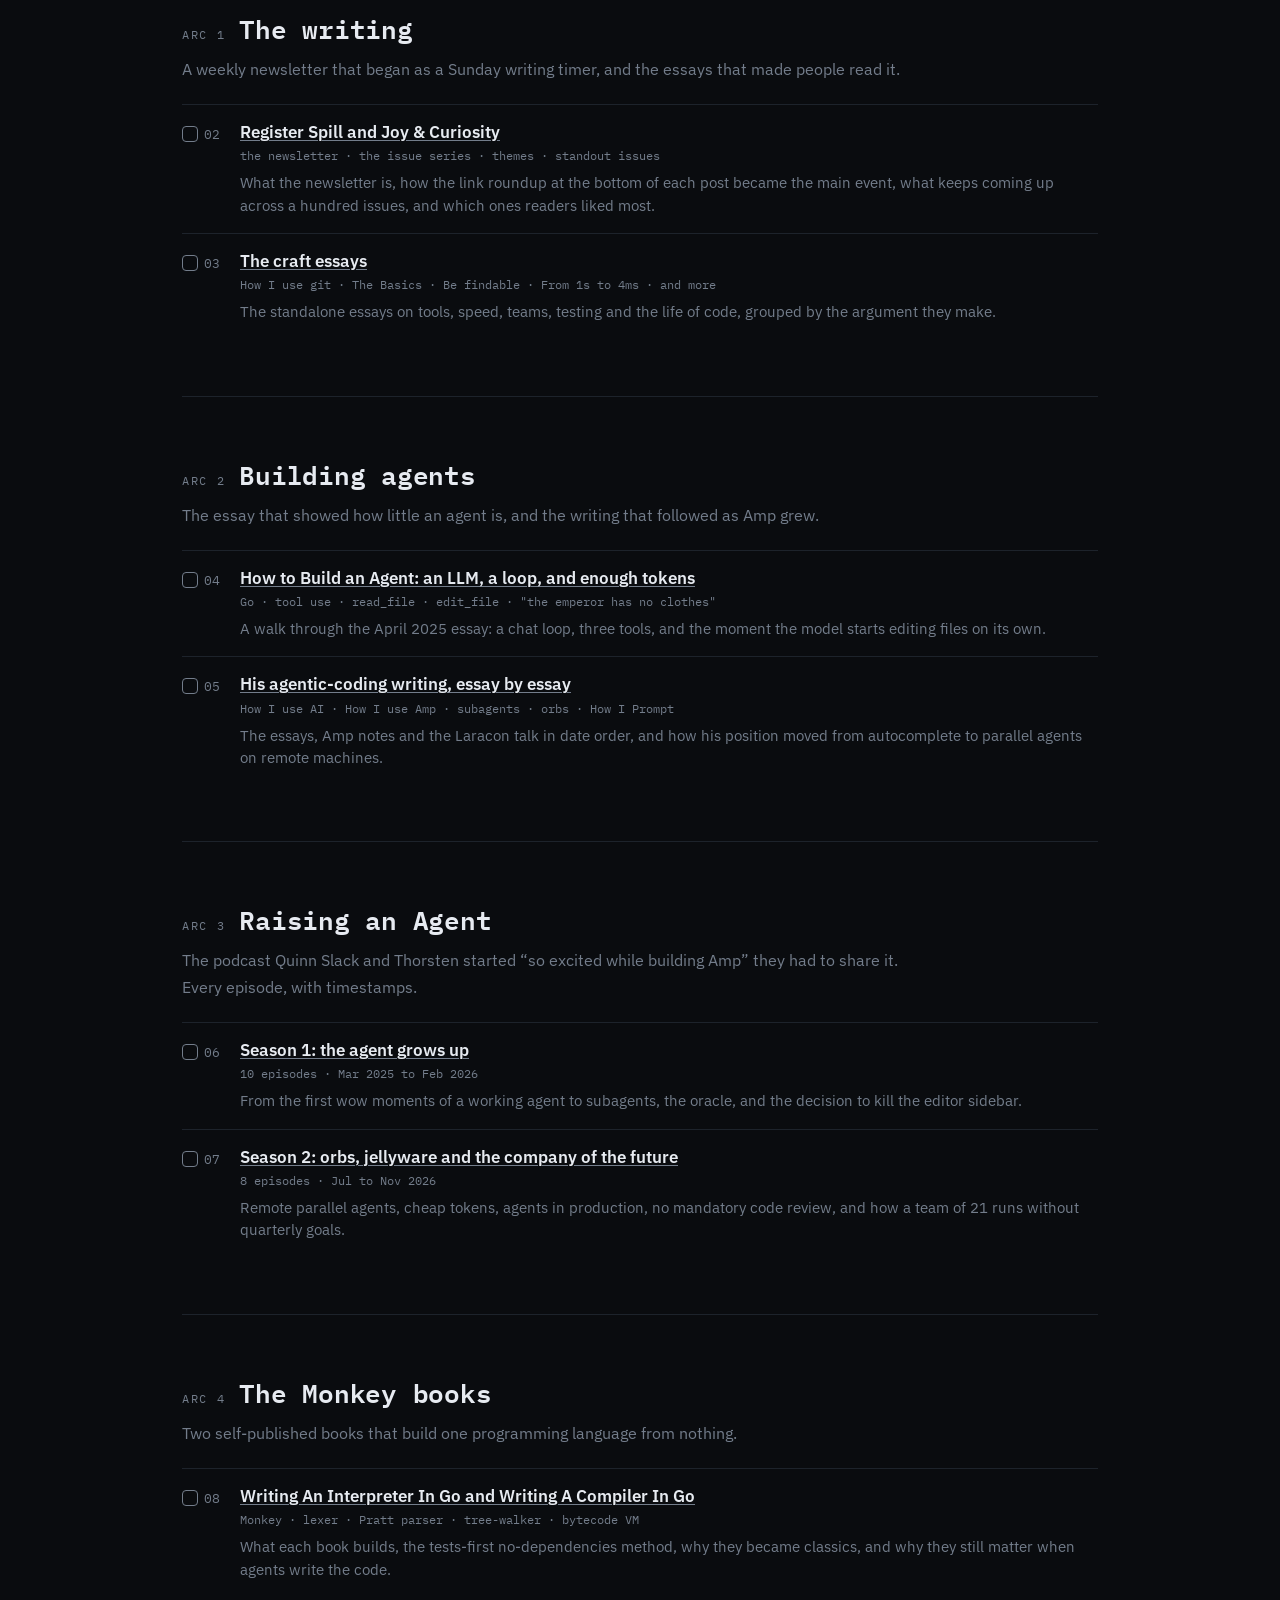
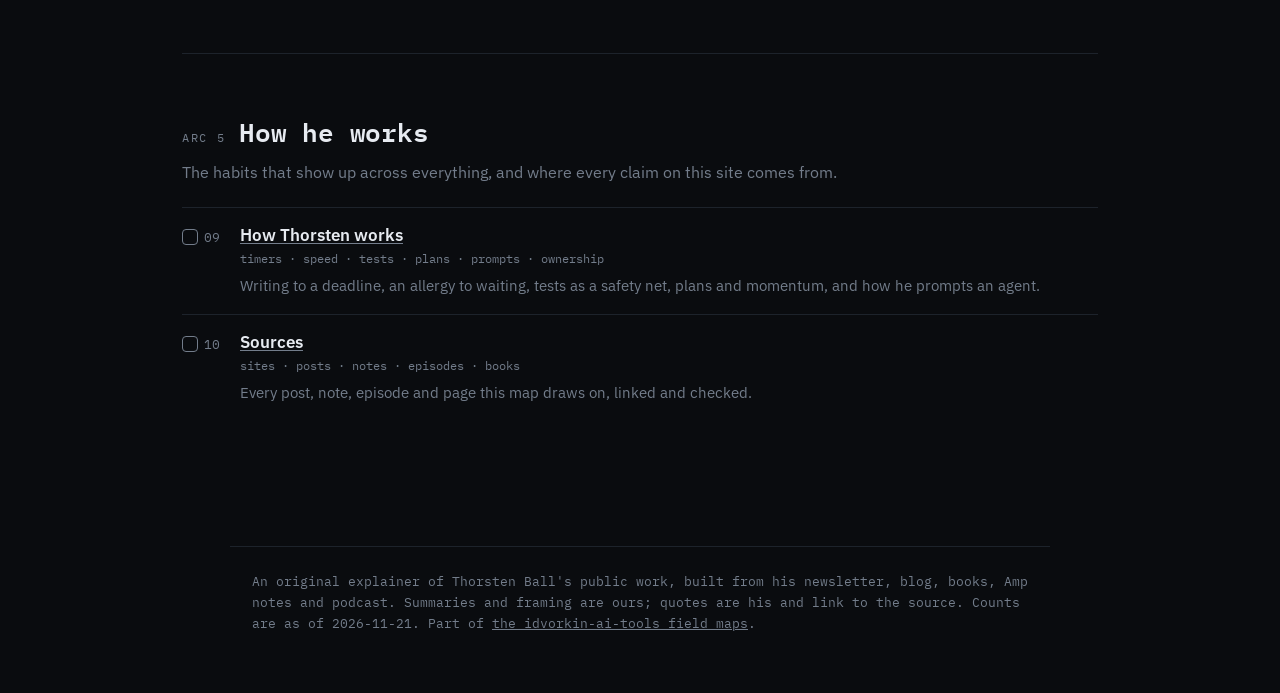
==== commit f78e93d6: "Fix diagram text overflow, wrap tables for phone width, tighten spine and two attributions Co-Author" ====
--- a/index.html
+++ b/index.html
@@ -62,7 +62,7 @@
     <p class="sub">Thorsten Ball is a software engineer and writer. He co-founded <a class="lnk" href="https://ampcode.com/" target="_blank" rel="noopener">Amp</a>, the coding agent, after years at Sourcegraph and Zed. He writes the weekly newsletter <a class="lnk" href="https://registerspill.thorstenball.com/" target="_blank" rel="noopener">Register Spill</a>, whose issues are now mostly called Joy &amp; Curiosity, and co-hosts <a class="lnk" href="https://ampcode.com/podcast" target="_blank" rel="noopener">Raising an Agent</a> with Quinn Slack. Before any of that he wrote two self-published books on building a programming language in Go. This site takes each body of work in turn.</p>
 
     <div class="answer">
-      <b>The one-line version.</b> Thorsten likes to open black boxes. His books show that an interpreter is plain, tested Go with no libraries. His best-known agent essay shows that a coding agent is an LLM, a loop and a few tools, in under 400 lines. The podcast is two people building one of those agents in public and reporting each week on what it did to how they work. <a class="lnk" href="pages/p01.html">Start with who he is</a>, or jump to <a class="lnk" href="pages/p04.html">How to Build an Agent</a>.
+      <b>The one-line version.</b> Thorsten likes to open black boxes. His books show that an interpreter is plain, tested Go with no libraries. His best-known agent essay shows that a coding agent is an LLM, a loop and a few tools, in under 400 lines. The podcast is two people building one of those agents in public and reporting, every few weeks, on what it did to how they work. <a class="lnk" href="pages/p01.html">Start with who he is</a>, or jump to <a class="lnk" href="pages/p04.html">How to Build an Agent</a>.
     </div>
 
     <figure class="loop" aria-label="Thorsten's bodies of work over time">
@@ -72,23 +72,23 @@
         <text class="t-dim" x="40" y="146" font-size="11">2016</text>
         <text class="t-dim" x="196" y="146" font-size="11">2018</text>
         <text class="t-dim" x="508" y="146" font-size="11">2023</text>
-        <text class="t-dim" x="660" y="146" font-size="11">2025</text>
+        <text class="t-dim" x="622" y="146" font-size="11">2025</text>
         <text class="t-dim" x="760" y="146" font-size="11">2026</text>
         <rect class="box-off" x="30" y="40" width="200" height="56" rx="10"/>
         <text class="t-ink" x="130" y="64" text-anchor="middle" font-size="13">The Monkey books</text>
-        <text class="t-dim" x="130" y="83" text-anchor="middle" font-size="11">interpreter 2016 · compiler 2018</text>
+        <text class="t-dim" x="130" y="83" text-anchor="middle" font-size="11">2016 and 2018</text>
         <line class="ln-off" x1="60" y1="96" x2="60" y2="120"/><line class="ln-off" x1="210" y1="96" x2="210" y2="120"/>
         <rect class="box-def" x="440" y="40" width="200" height="56" rx="10"/>
         <text class="t-ink" x="540" y="64" text-anchor="middle" font-size="13">Register Spill</text>
         <text class="t-dim" x="540" y="83" text-anchor="middle" font-size="11">weekly since Apr 2023</text>
         <line class="ln-def" x1="520" y1="96" x2="520" y2="120"/>
-        <rect class="box-off" x="560" y="160" width="160" height="56" rx="10"/>
+        <rect class="box-off" x="545" y="160" width="190" height="56" rx="10"/>
         <text class="t-ink" x="640" y="184" text-anchor="middle" font-size="13">How to Build an Agent</text>
         <text class="t-dim" x="640" y="203" text-anchor="middle" font-size="11">Apr 2025</text>
         <line class="ln-off" x1="672" y1="120" x2="672" y2="160"/>
-        <rect class="box-def" x="660" y="40" width="150" height="56" rx="10"/>
-        <text class="t-ink" x="735" y="64" text-anchor="middle" font-size="13">Raising an Agent</text>
-        <text class="t-dim" x="735" y="83" text-anchor="middle" font-size="11">18 episodes, Mar 2025 →</text>
+        <rect class="box-def" x="650" y="40" width="165" height="56" rx="10"/>
+        <text class="t-ink" x="732" y="64" text-anchor="middle" font-size="13">Raising an Agent</text>
+        <text class="t-dim" x="732" y="83" text-anchor="middle" font-size="11">18 episodes since 2025</text>
         <line class="ln-def" x1="668" y1="96" x2="668" y2="120"/>
         <text class="t-dim" x="300" y="184" text-anchor="middle" font-size="11">Sourcegraph · Zed · Sourcegraph · Amp</text>
         <text class="t-dim" x="300" y="202" text-anchor="middle" font-size="10.5">(page 01 has the dated version)</text>
@@ -123,7 +123,7 @@
 
   <section id="writing" class="cyan">
     <div class="arc-head"><span class="idx">ARC 1</span><h2>The writing</h2></div>
-    <p class="arc-sub">A weekly newsletter written against a Sunday timer, and the essays that made people read it.</p>
+    <p class="arc-sub">A weekly newsletter that began as a Sunday writing timer, and the essays that made people read it.</p>
     <div class="row"><div class="num"><span class="check" data-p="p02"></span>02</div><div><div class="name"><a href="pages/p02.html">Register Spill and Joy &amp; Curiosity</a></div><div class="meta"><span>the newsletter · the issue series · themes · standout issues</span></div><div class="desc">What the newsletter is, how the link roundup at the bottom of each post became the main event, what keeps coming up across a hundred issues, and which ones readers liked most.</div></div></div>
     <div class="row"><div class="num"><span class="check" data-p="p03"></span>03</div><div><div class="name"><a href="pages/p03.html">The craft essays</a></div><div class="meta"><span>How I use git · The Basics · Be findable · From 1s to 4ms · and more</span></div><div class="desc">The standalone essays on tools, speed, teams, testing and the life of code, grouped by the argument they make.</div></div></div>
   </section>
